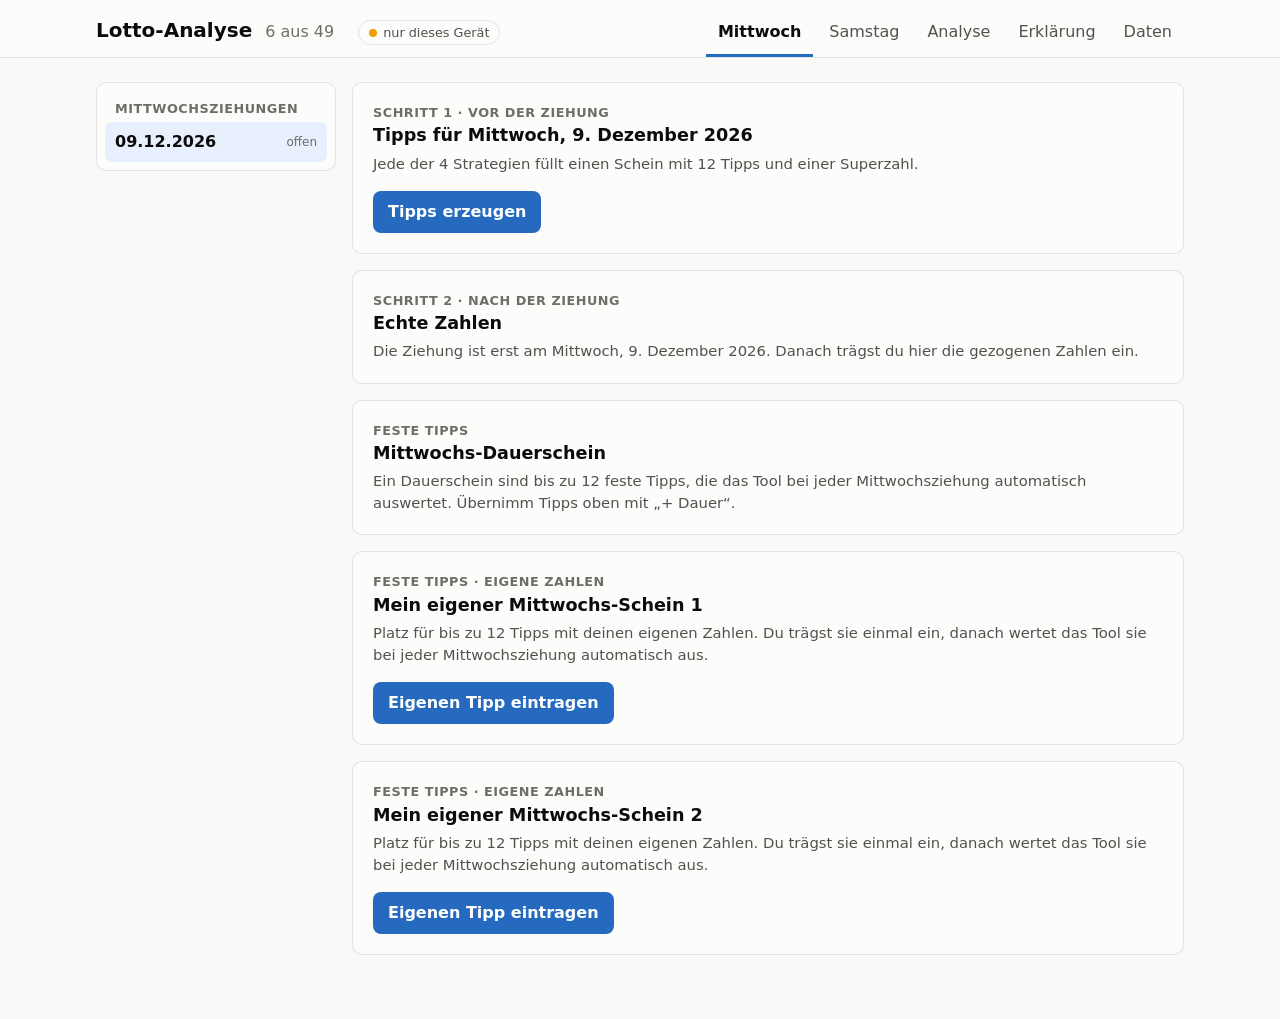
==== index.html @ 3d78f87b "Lotto-Analyse mit Abgleich zwischen Geräten Co-Authored-By: Claude Opus 5.5 <noreply@anthropic.com>" ====
<!doctype html>
<html lang="de">
<head>
  <meta charset="utf-8">
  <meta name="viewport" content="width=device-width, initial-scale=1">
  <meta name="robots" content="noindex">
  <title>Lotto-Analyse</title>
  <link rel="stylesheet" href="css/style.css">
</head>
<body>
  <header class="kopf">
    <div class="kopf-innen">
      <h1 class="titel">Lotto-Analyse <span class="titel-zusatz">6 aus 49</span></h1>
      <button type="button" id="stand" class="stand"></button>
      <nav class="reiter" aria-label="Bereiche">
        <button type="button" data-ansicht="mi">Mittwoch</button>
        <button type="button" data-ansicht="sa">Samstag</button>
        <button type="button" data-ansicht="analyse">Analyse</button>
        <button type="button" data-ansicht="erklaerung">Erklärung</button>
        <button type="button" data-ansicht="daten">Daten</button>
      </nav>
    </div>
  </header>

  <main id="inhalt" class="inhalt"></main>

  <div id="meldung" class="meldung" role="status" aria-live="polite"></div>
  <div id="tooltip" class="tooltip" role="tooltip" hidden></div>

  <noscript>Dieses Werkzeug braucht JavaScript.</noscript>

  <script src="js/kalender.js"></script>
  <script src="js/speicher.js"></script>
  <script src="js/generator.js"></script>
  <script src="js/analyse.js"></script>
  <script src="js/abgleich.js"></script>
  <script src="js/wolke.js"></script>
  <script src="js/app.js"></script>
</body>
</html>
---- css/style.css ----
/* ---------- Farben und Grundwerte ---------- */

:root {
  color-scheme: light;
  --seite: #f9f9f7;
  --flaeche: #fcfcfb;
  --tinte: #0b0b0b;
  --tinte-2: #52514e;
  --gedaempft: #6f6d68;
  --linie: #e1e0d9;
  --achse: #c3c2b7;
  --rand: rgba(11, 11, 11, 0.10);
  --akzent: #256abf;
  --akzent-tinte: #ffffff;
  --akzent-zart: #e7f0fc;
  --balken: #2a78d6;
  --skala-hoch: #0d366b;
  --skala-tinte-hoch: #ffffff;
  --hinweis-flaeche: #fdf3d9;
  --hinweis-rand: #eda100;
  --s-zufall: #2a78d6;
  --s-heiss: #eb6834;
  --s-kalt: #1baf7a;
  --s-ausgewogen: #eda100;
  --radius: 10px;
}

@media (prefers-color-scheme: dark) {
  :root {
    color-scheme: dark;
    --seite: #0d0d0d;
    --flaeche: #1a1a19;
    --tinte: #f0efec;
    --tinte-2: #c3c2b7;
    --gedaempft: #9a988f;
    --linie: #2c2c2a;
    --achse: #383835;
    --rand: rgba(255, 255, 255, 0.10);
    --akzent: #3987e5;
    --akzent-tinte: #0b0b0b;
    --akzent-zart: #16263b;
    --balken: #3987e5;
    --skala-hoch: #9ec5f4;
    --skala-tinte-hoch: #0b0b0b;
    --hinweis-flaeche: #2e2610;
    --hinweis-rand: #c98500;
    --s-zufall: #3987e5;
    --s-heiss: #d95926;
    --s-kalt: #199e70;
    --s-ausgewogen: #c98500;
  }
}

* { box-sizing: border-box; }

body {
  margin: 0;
  background: var(--seite);
  color: var(--tinte);
  font: 16px/1.5 system-ui, -apple-system, "Segoe UI", sans-serif;
}

h1, h2, h3, p { margin: 0; }
button { font: inherit; color: inherit; }

/* ---------- Kopf und Reiter ---------- */

.kopf {
  background: var(--flaeche);
  border-bottom: 1px solid var(--rand);
  position: sticky;
  top: 0;
  z-index: 5;
}

.kopf-innen {
  max-width: 1120px;
  margin: 0 auto;
  padding: 12px 16px 0;
  display: flex;
  flex-wrap: wrap;
  align-items: baseline;
  justify-content: space-between;
  gap: 8px 24px;
}

.titel { font-size: 1.25rem; font-weight: 700; padding-bottom: 12px; }
.titel-zusatz { font-weight: 400; color: var(--gedaempft); margin-left: 6px; font-size: 1rem; }

.reiter { display: flex; gap: 4px; overflow-x: auto; max-width: 100%; }

.reiter button {
  background: none;
  border: 0;
  border-bottom: 3px solid transparent;
  padding: 8px 12px 10px;
  cursor: pointer;
  color: var(--tinte-2);
  white-space: nowrap;
}

.reiter button:hover { color: var(--tinte); }
.reiter button[aria-current="page"] { color: var(--tinte); font-weight: 600; border-bottom-color: var(--akzent); }

.stand { border: 1px solid var(--rand); background: none; border-radius: 999px; padding: 2px 10px; font-size: 0.8rem; color: var(--tinte-2); cursor: pointer; white-space: nowrap; margin-right: auto; }
.stand::before { content: ""; display: inline-block; width: 8px; height: 8px; border-radius: 50%; background: var(--s-ausgewogen); margin-right: 6px; }
.stand.ok::before { background: var(--s-kalt); }
.stand:hover { border-color: var(--akzent); color: var(--tinte); }

.anmeldung { display: grid; gap: 4px; max-width: 360px; margin-top: 16px; }
.anmeldung label { font-size: 0.875rem; color: var(--tinte-2); }
.anmeldung input { font: inherit; color: inherit; background: var(--flaeche); border: 1.5px solid var(--achse); border-radius: 8px; padding: 9px 12px; margin-bottom: 8px; width: 100%; }

.inhalt { max-width: 1120px; margin: 0 auto; padding: 24px 16px 64px; }

/* ---------- Bausteine ---------- */

.karte {
  background: var(--flaeche);
  border: 1px solid var(--rand);
  border-radius: var(--radius);
  padding: 20px;
}

.karte + .karte { margin-top: 16px; }
.karte h2 { font-size: 1.1rem; margin-bottom: 4px; }
.karte h3 { font-size: 1rem; margin: 20px 0 8px; }
.unterzeile { color: var(--tinte-2); font-size: 0.925rem; }
.klein { color: var(--gedaempft); font-size: 0.85rem; }
.abstand { margin-top: 16px; }
.schritt { color: var(--gedaempft); font-size: 0.8rem; font-weight: 600; letter-spacing: 0.04em; text-transform: uppercase; }

.knopf {
  border: 1px solid var(--rand);
  background: var(--flaeche);
  border-radius: 8px;
  padding: 8px 14px;
  cursor: pointer;
  font-weight: 600;
}

.knopf:hover { border-color: var(--achse); }
.knopf.haupt { background: var(--akzent); color: var(--akzent-tinte); border-color: transparent; }
.knopf.haupt:hover { filter: brightness(1.08); }
.knopf:disabled { opacity: 0.45; cursor: not-allowed; }
.knopf-zeile { display: flex; flex-wrap: wrap; gap: 8px; align-items: center; margin-top: 16px; }

:focus-visible { outline: 2px solid var(--akzent); outline-offset: 2px; }

.hinweis {
  background: var(--hinweis-flaeche);
  border-left: 4px solid var(--hinweis-rand);
  border-radius: 6px;
  padding: 10px 14px;
  margin-bottom: 16px;
  display: flex;
  flex-wrap: wrap;
  gap: 8px 16px;
  align-items: center;
  justify-content: space-between;
}

.auswahl { display: inline-flex; flex-wrap: wrap; gap: 4px; background: var(--seite); border: 1px solid var(--rand); border-radius: 9px; padding: 3px; }
.auswahl button { border: 0; background: none; border-radius: 6px; padding: 5px 12px; cursor: pointer; color: var(--tinte-2); }
.auswahl button[aria-pressed="true"] { background: var(--flaeche); color: var(--tinte); font-weight: 600; box-shadow: 0 0 0 1px var(--rand); }

.punkt { display: inline-block; width: 10px; height: 10px; border-radius: 50%; margin-right: 8px; vertical-align: baseline; }
.punkt.zufall { background: var(--s-zufall); }
.punkt.heiss { background: var(--s-heiss); }
.punkt.kalt { background: var(--s-kalt); }
.punkt.ausgewogen { background: var(--s-ausgewogen); }

/* ---------- Tagesansicht ---------- */

.tag-raster { display: grid; grid-template-columns: 240px minmax(0, 1fr); gap: 16px; align-items: start; }

.terminliste { padding: 8px; max-height: 70vh; overflow-y: auto; position: sticky; top: 76px; }
.terminliste h2 { font-size: 0.8rem; color: var(--gedaempft); text-transform: uppercase; letter-spacing: 0.04em; padding: 8px 10px 4px; margin: 0; }

.termin {
  display: flex;
  width: 100%;
  justify-content: space-between;
  align-items: center;
  gap: 8px;
  border: 0;
  background: none;
  border-radius: 7px;
  padding: 8px 10px;
  cursor: pointer;
  text-align: left;
  font-variant-numeric: tabular-nums;
}

.termin:hover { background: var(--seite); }
.termin[aria-current="true"] { background: var(--akzent-zart); font-weight: 600; }
.status { font-size: 0.75rem; color: var(--gedaempft); font-weight: 400; white-space: nowrap; }
.status.fertig { color: var(--tinte-2); }

.kugel {
  display: inline-flex;
  align-items: center;
  justify-content: center;
  width: 34px;
  height: 34px;
  border-radius: 50%;
  border: 1.5px solid var(--achse);
  font-variant-numeric: tabular-nums;
  font-size: 0.95rem;
  background: var(--flaeche);
}

.kugel.treffer { background: var(--akzent); color: var(--akzent-tinte); border-color: transparent; font-weight: 700; }
.kugel.super { border-style: dashed; }
.kugeln { display: inline-flex; gap: 5px; flex-wrap: wrap; }

.schein { list-style: none; margin: 16px 0 0; padding: 0; display: grid; grid-template-columns: repeat(auto-fill, minmax(430px, 1fr)); gap: 8px 24px; }
.tipp { display: flex; align-items: center; gap: 10px; border-radius: 8px; }
.tipp.gespielt { background: var(--akzent-zart); box-shadow: 0 0 0 4px var(--akzent-zart); }

.spiel-knopf {
  border: 1px solid var(--rand);
  background: var(--flaeche);
  border-radius: 999px;
  padding: 3px 10px;
  font-size: 0.8rem;
  color: var(--tinte-2);
  cursor: pointer;
  white-space: nowrap;
}

.spiel-knopf:hover { border-color: var(--akzent); color: var(--tinte); }
.spiel-knopf[aria-pressed="true"] { background: var(--akzent); color: var(--akzent-tinte); border-color: transparent; font-weight: 600; }
.spiel-knopf.dauer[aria-pressed="true"] { background: var(--akzent-zart); color: var(--tinte); border-color: var(--akzent); }
.tag-raster .stapel > .karte + .karte { margin-top: 0; }

.gespielt-kasten { margin-top: 20px; background: var(--seite); border: 1px solid var(--rand); border-left: 4px solid var(--akzent); border-radius: 8px; padding: 14px 16px; }
.karte .gespielt-kasten h3 { margin: 0 0 10px; }
.gespielt-kasten .superzeile { margin-top: 0; }
.tipp-nr { width: 22px; text-align: right; color: var(--gedaempft); font-size: 0.85rem; font-variant-numeric: tabular-nums; }
.tipp-treffer { color: var(--gedaempft); font-size: 0.85rem; white-space: nowrap; }
.tipp-treffer.stark { color: var(--tinte); font-weight: 700; }

.superzeile { display: flex; align-items: center; gap: 10px; margin-top: 16px; flex-wrap: wrap; }

.zahlenfeld { display: grid; grid-template-columns: repeat(7, 44px); gap: 6px; margin-top: 12px; }
.zahlenfeld.super { grid-template-columns: repeat(10, 44px); }

.zahlenfeld button {
  height: 44px;
  border-radius: 8px;
  border: 1.5px solid var(--achse);
  background: var(--flaeche);
  cursor: pointer;
  font-variant-numeric: tabular-nums;
}

.zahlenfeld button:hover { border-color: var(--akzent); }
.zahlenfeld button[aria-pressed="true"] { background: var(--akzent); color: var(--akzent-tinte); border-color: transparent; font-weight: 700; }

/* ---------- Analyse ---------- */

.stapel { display: grid; gap: 16px; }
.stapel > * { margin: 0; min-width: 0; }

.zeitraum { display: flex; flex-wrap: wrap; gap: 8px 12px; align-items: center; }
.zeitraum label { color: var(--tinte-2); font-size: 0.875rem; }

.karte .kacheln { margin: 16px 0 0; }
.karte .kachel { background: var(--seite); }
.th-zusatz { display: block; font-weight: 400; color: var(--gedaempft); }
.spalten-links th:nth-child(-n+3), .spalten-links td:nth-child(-n+3) { text-align: left; }
.tipp-zahlen > * { display: inline-block; min-width: 1.7em; }
.tipp-zahlen span { color: var(--tinte-2); }

.kacheln { display: grid; grid-template-columns: repeat(auto-fit, minmax(190px, 1fr)); gap: 12px; margin-bottom: 16px; }
.kachel { background: var(--flaeche); border: 1px solid var(--rand); border-radius: var(--radius); padding: 14px 16px; }
.kachel-wert { font-size: 1.75rem; font-weight: 700; line-height: 1.2; }
.kachel-name { color: var(--tinte-2); font-size: 0.875rem; }

.fortschritt { height: 8px; background: var(--linie); border-radius: 4px; overflow: hidden; margin: 10px 0 6px; }
.fortschritt > div { height: 100%; background: var(--akzent); border-radius: 4px; }

.tabelle-rahmen { overflow-x: auto; }
table { border-collapse: collapse; width: 100%; font-size: 0.925rem; }
th, td { padding: 8px 10px; text-align: right; border-bottom: 1px solid var(--linie); white-space: nowrap; font-variant-numeric: tabular-nums; }
th { color: var(--tinte-2); font-weight: 600; font-size: 0.8rem; }
th:first-child, td:first-child { text-align: left; }
tbody tr:last-child td { border-bottom: 0; }
.spalte2-links th:nth-child(2), .spalte2-links td:nth-child(2) { text-align: left; }

.filterzeile { display: flex; flex-wrap: wrap; gap: 10px 20px; align-items: center; margin-bottom: 16px; }
.filterzeile label { color: var(--tinte-2); font-size: 0.875rem; margin-right: 6px; }

.zweispaltig { display: grid; grid-template-columns: repeat(auto-fit, minmax(300px, 1fr)); gap: 24px; align-items: start; }

.legende { display: flex; gap: 18px; flex-wrap: wrap; color: var(--tinte-2); font-size: 0.85rem; margin-bottom: 10px; }
.legende span { display: inline-flex; align-items: center; gap: 6px; }
.legende .l-balken { width: 12px; height: 12px; border-radius: 3px; background: var(--balken); }
.legende .l-soll { width: 16px; height: 3px; background: var(--tinte); }

.diagramm { padding-left: 44px; }
.diagramm-flaeche { position: relative; height: 210px; }
.gitter { position: absolute; left: 0; right: 0; border-top: 1px solid var(--linie); }
.gitter.grund { border-top-color: var(--achse); }
.gitter span { position: absolute; left: -44px; width: 38px; top: -0.65em; text-align: right; color: var(--gedaempft); font-size: 0.75rem; font-variant-numeric: tabular-nums; }
.saeulen { position: absolute; inset: 0; display: grid; grid-template-columns: repeat(7, 1fr); }
.saeule { position: relative; height: 100%; }
.saeule:hover, .saeule:focus-visible { background: var(--akzent-zart); }
.saeule .balken { position: absolute; bottom: 0; left: 50%; width: 28px; margin-left: -14px; background: var(--balken); border-radius: 4px 4px 0 0; }
.saeule .soll { position: absolute; left: 50%; width: 44px; margin-left: -22px; height: 3px; margin-bottom: -1.5px; background: var(--tinte); box-shadow: 0 0 0 2px var(--flaeche); }
.diagramm-achse { display: grid; grid-template-columns: repeat(7, 1fr); text-align: center; color: var(--tinte-2); font-size: 0.85rem; padding-top: 6px; font-variant-numeric: tabular-nums; }
.achsen-titel { text-align: center; color: var(--gedaempft); font-size: 0.8rem; margin-top: 2px; }

.waermekarte { display: grid; grid-template-columns: repeat(7, minmax(0, 1fr)); gap: 2px; max-width: 340px; }
.zelle { aspect-ratio: 1; display: flex; align-items: center; justify-content: center; border-radius: 5px; font-size: 0.85rem; font-variant-numeric: tabular-nums; border: 1px solid var(--linie); }
.zelle.gefuellt { border-color: transparent; }
.zelle.dunkel { color: var(--skala-tinte-hoch); }
.zelle:hover, .zelle:focus-visible { outline: 2px solid var(--tinte); outline-offset: 1px; }
.skala { display: flex; align-items: center; gap: 8px; color: var(--gedaempft); font-size: 0.8rem; margin-top: 10px; max-width: 340px; }
.skala-verlauf { flex: 1; height: 8px; border-radius: 4px; background: linear-gradient(to right, var(--flaeche), var(--skala-hoch)); border: 1px solid var(--linie); }

.leer { text-align: center; padding: 40px 20px; color: var(--tinte-2); }

/* ---------- Erklärung ---------- */

.text p { margin-top: 10px; max-width: 70ch; }
.text ol, .text ul { margin: 10px 0 0; padding-left: 22px; max-width: 70ch; }
.text li + li { margin-top: 4px; }
.text code { background: var(--seite); border: 1px solid var(--rand); border-radius: 4px; padding: 1px 5px; font-size: 0.9em; }

/* ---------- Meldung und Tooltip ---------- */

.meldung {
  position: fixed;
  left: 50%;
  bottom: 24px;
  transform: translateX(-50%) translateY(20px);
  background: var(--tinte);
  color: var(--seite);
  padding: 10px 16px;
  border-radius: 8px;
  opacity: 0;
  pointer-events: none;
  transition: opacity 0.2s, transform 0.2s;
  max-width: calc(100vw - 32px);
}

.meldung.sichtbar { opacity: 1; transform: translateX(-50%) translateY(0); }

.tooltip {
  position: fixed;
  z-index: 20;
  background: var(--tinte);
  color: var(--seite);
  padding: 6px 10px;
  border-radius: 6px;
  font-size: 0.85rem;
  pointer-events: none;
  max-width: 260px;
}

@media (max-width: 760px) {
  .stand { margin: 0 0 0 auto; }
  .titel { padding-bottom: 4px; }
  .titel-zusatz { display: none; }
  .tag-raster { grid-template-columns: 1fr; }
  .terminliste { position: static; max-height: 220px; }
  .zahlenfeld { grid-template-columns: repeat(7, minmax(0, 1fr)); }
  .zahlenfeld.super { grid-template-columns: repeat(5, minmax(0, 1fr)); }
  .schein { grid-template-columns: 1fr; }
  .kugel { width: 28px; height: 28px; font-size: 0.8rem; }
  .kugeln { gap: 4px; }
  .tipp { gap: 6px 8px; flex-wrap: wrap; }
  .tipp > .spiel-knopf.dauer { margin-left: 30px; }
}

@media (prefers-reduced-motion: reduce) {
  .meldung { transition: none; }
}
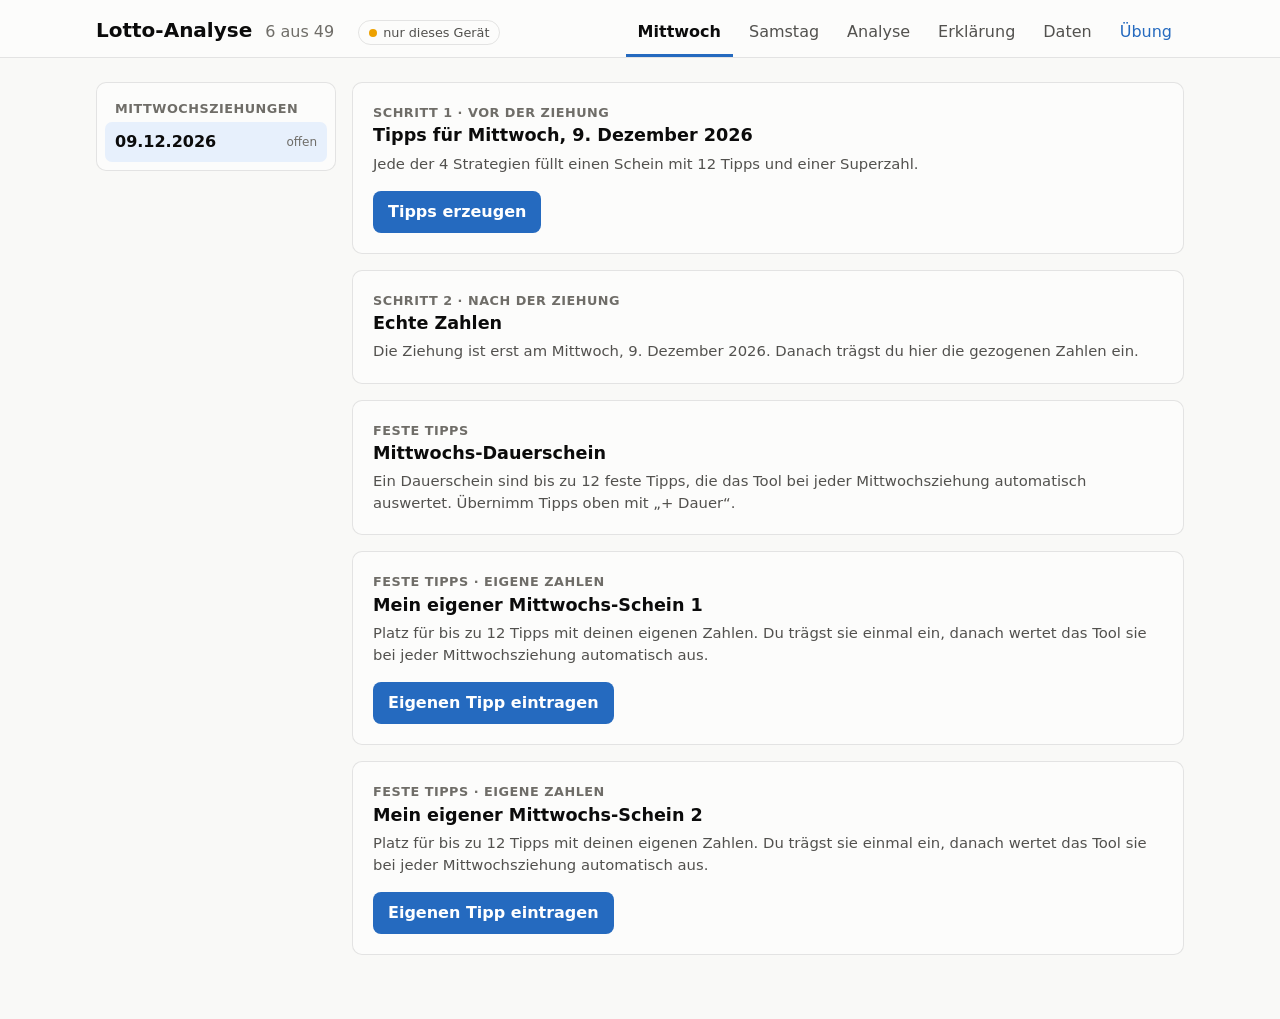
==== commit 404c53d6: "Übungsseite mit ausgedachten Ziehungen, getrennt vom Tool Co-Authored-By: Claude Opus 5.5 <noreply@a" ====
--- a/index.html
+++ b/index.html
@@ -18,6 +18,7 @@
         <button type="button" data-ansicht="analyse">Analyse</button>
         <button type="button" data-ansicht="erklaerung">Erklärung</button>
         <button type="button" data-ansicht="daten">Daten</button>
+        <a href="uebung.html">Übung</a>
       </nav>
     </div>
   </header>
--- a/css/style.css
+++ b/css/style.css
@@ -99,6 +99,8 @@
   white-space: nowrap;
 }
 
+.reiter a { padding: 8px 12px 10px; color: var(--akzent); text-decoration: none; white-space: nowrap; }
+.reiter a:hover { text-decoration: underline; }
 .reiter button:hover { color: var(--tinte); }
 .reiter button[aria-current="page"] { color: var(--tinte); font-weight: 600; border-bottom-color: var(--akzent); }
 
@@ -321,6 +323,16 @@
 .skala-verlauf { flex: 1; height: 8px; border-radius: 4px; background: linear-gradient(to right, var(--flaeche), var(--skala-hoch)); border: 1px solid var(--linie); }
 
 .leer { text-align: center; padding: 40px 20px; color: var(--tinte-2); }
+
+/* ---------- Wette ---------- */
+
+.karte.wette { border-left: 4px solid var(--akzent); }
+.wette-stand { font-size: 1.5rem; line-height: 1.3; margin: 8px 0 4px; }
+.wette-tabelle th[scope="row"] { text-align: left; font-weight: 400; }
+.wette-tabelle tbody tr:last-child th { border-bottom: 0; }
+.wette-tabelle thead th { white-space: normal; }
+.wette-tabelle .wichtig th, .wette-tabelle .wichtig td { font-weight: 700; }
+.wette summary { cursor: pointer; color: var(--tinte-2); font-size: 0.925rem; }
 
 /* ---------- Erklärung ---------- */
 
@@ -362,6 +374,7 @@
 
 @media (max-width: 760px) {
   .stand { margin: 0 0 0 auto; }
+  .wette-tabelle th, .wette-tabelle td { white-space: normal; padding: 8px 4px; }
   .titel { padding-bottom: 4px; }
   .titel-zusatz { display: none; }
   .tag-raster { grid-template-columns: 1fr; }
